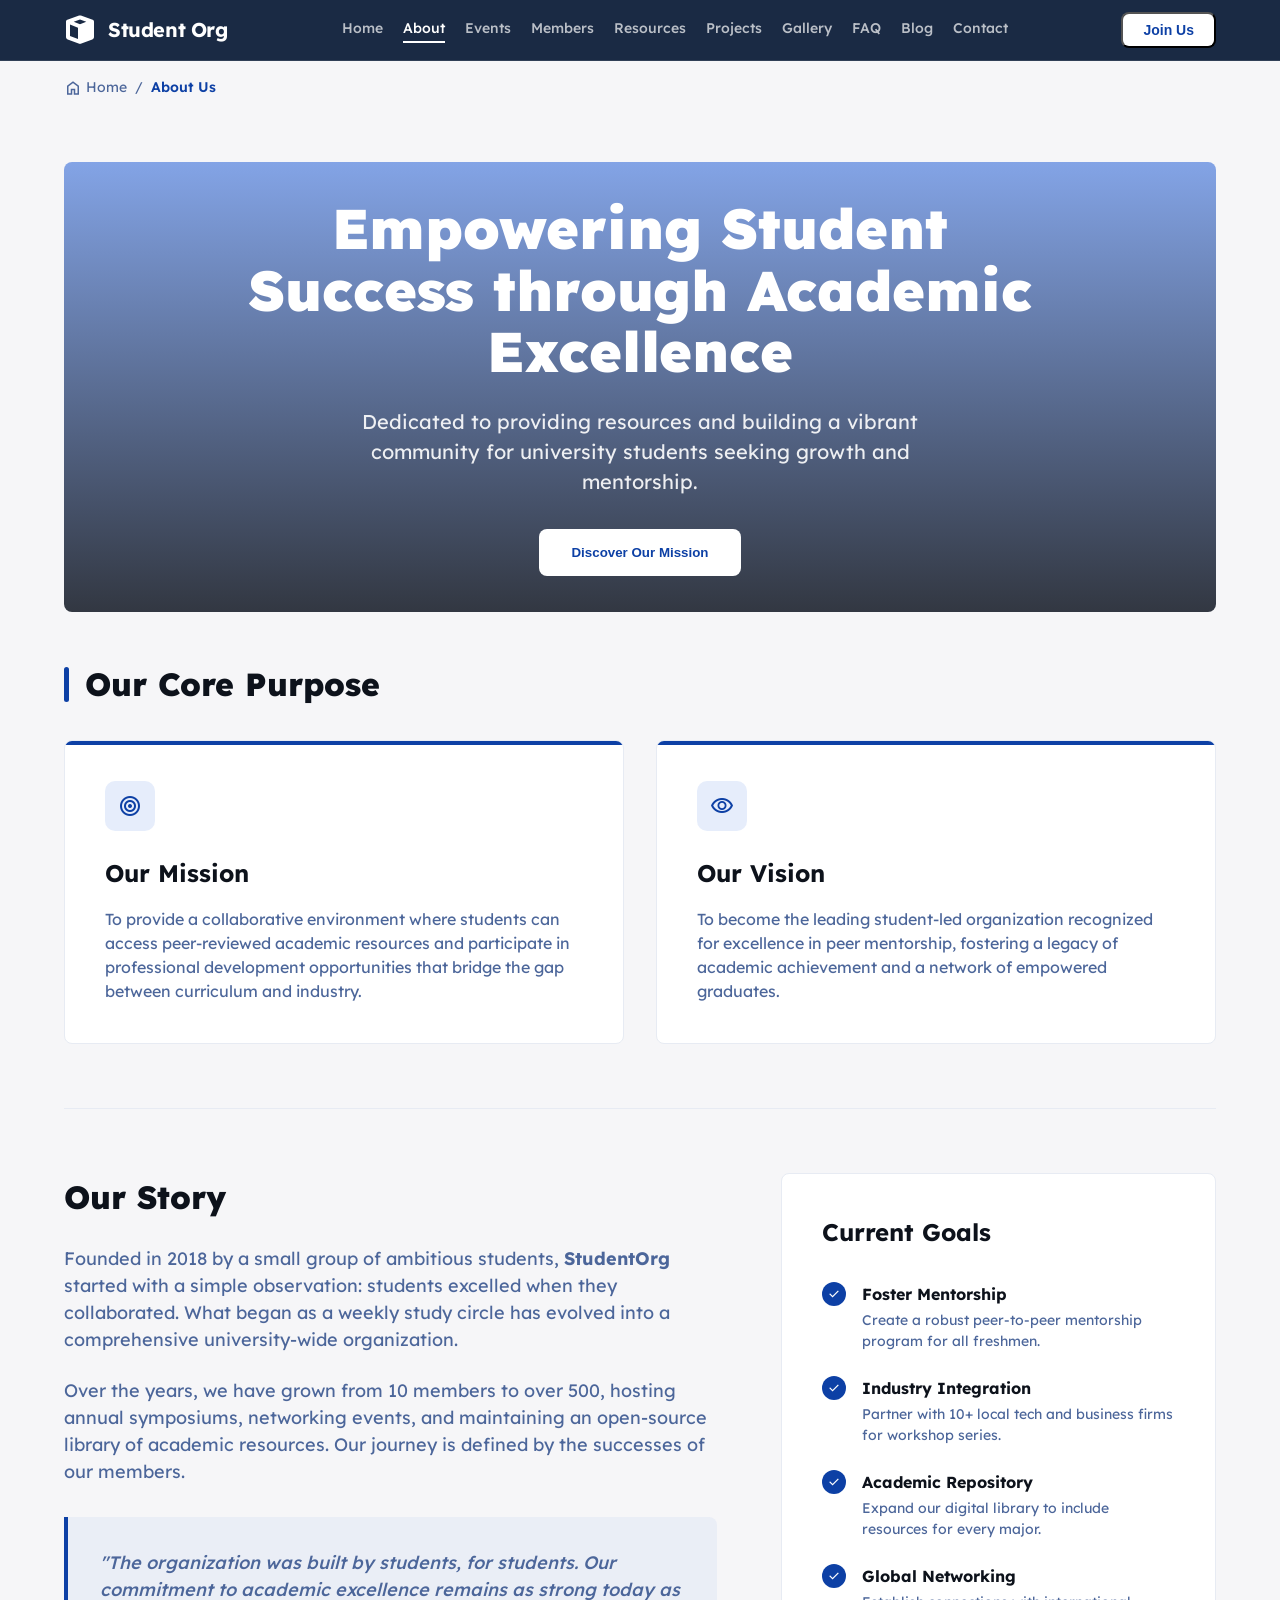
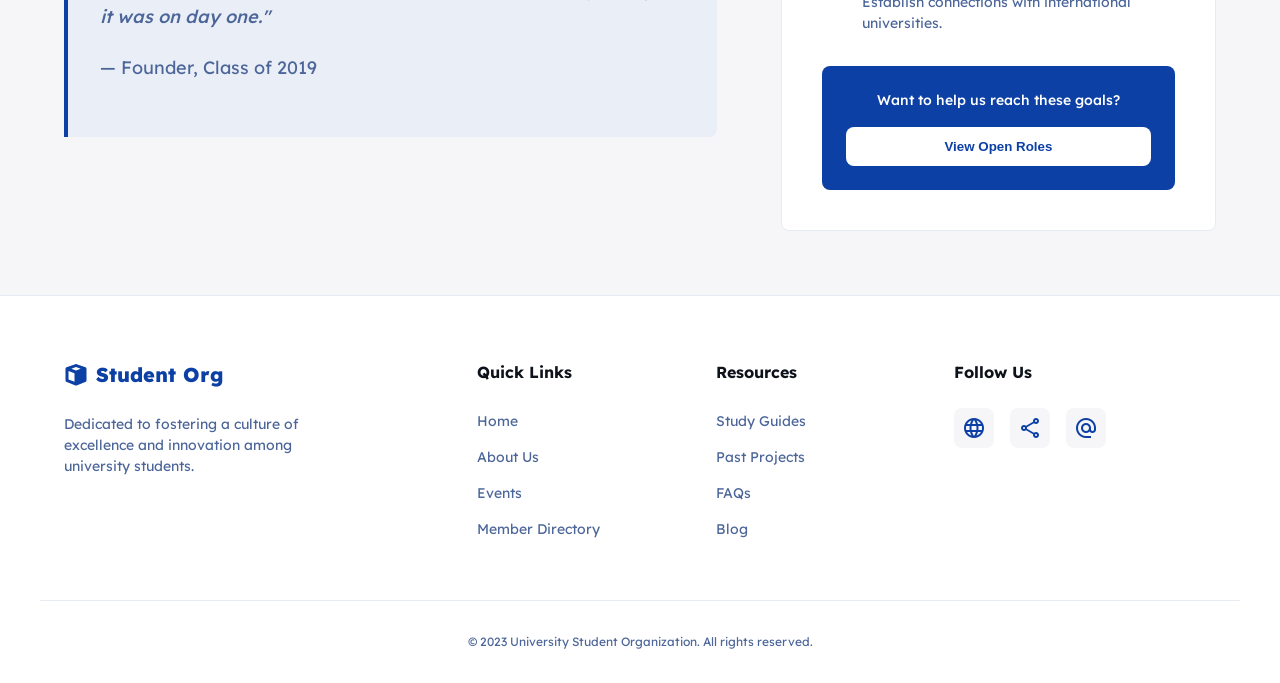
==== aboutus/index.html @ cd2c77f3 "first commit" ====
<!doctype html>
<html lang="en">
  <head>
    <meta charset="utf-8" />
    <meta content="width=device-width, initial-scale=1.0" name="viewport" />
    <title>About Our Organization | StudentOrg</title>
    <link
      href="https://fonts.googleapis.com/css2?family=Lexend:wght@300;400;500;600;700&amp;display=swap"
      rel="stylesheet"
    />
    <link
      href="https://fonts.googleapis.com/css2?family=Material+Symbols+Outlined:wght,FILL@100..700,0..1&amp;display=swap"
      rel="stylesheet"
    />
    <link rel="stylesheet" href="style.css" />
  </head>
  <body>
    <header class="header">
      <div class="container nav-container">
        <div class="logo-area">
          <svg
            class="logo-svg"
            viewBox="0 0 48 48"
            xmlns="http://www.w3.org/2000/svg"
          >
            <path
              clip-rule="evenodd"
              d="M24 18.4228L42 11.475V34.3663C42 34.7796 41.7457 35.1504 41.3601 35.2992L24 42V18.4228Z"
              fill-rule="evenodd"
            ></path>
            <path
              clip-rule="evenodd"
              d="M24 8.18819L33.4123 11.574L24 15.2071L14.5877 11.574L24 8.18819ZM9 15.8487L21 20.4805V37.6263L9 32.9945V15.8487ZM27 37.6263V20.4805L39 15.8487V32.9945L27 37.6263ZM25.354 2.29885C24.4788 1.98402 23.5212 1.98402 22.646 2.29885L4.98454 8.65208C3.7939 9.08038 3 10.2097 3 11.475V34.3663C3 36.0196 4.01719 37.5026 5.55962 38.098L22.9197 44.7987C23.6149 45.0671 24.3851 45.0671 25.0803 44.7987L42.4404 38.098C43.9828 37.5026 45 36.0196 45 34.3663V11.475C45 10.2097 44.2061 9.08038 43.0155 8.65208L25.354 2.29885Z"
              fill-rule="evenodd"
            ></path>
          </svg>
          <a class="logo-text" href="../index.html">Student Org</a>
        </div>
        <nav class="nav-links">
          <a class="nav-link" href="../index.html">Home</a>
          <a class="nav-link active" href="../aboutus">About</a>
          <a class="nav-link" href="">Events</a>
          <a class="nav-link" href="../becomemember">Members</a>
          <a class="nav-link" href="../committee">Resources</a>
          <a class="nav-link" href="../projects/">Projects</a>
          <a class="nav-link" href="../gallery">Gallery</a>
          <a class="nav-link" href="../faq">FAQ</a>
          <a class="nav-link" href="../new&announcement/">Blog</a>
          <a class="nav-link" href="../contactus">Contact</a>
        </nav>
        <div class="nav-actions">
          <button class="btn-join">Join Us</button>
          <button
            class="menu-toggle"
            style="background: none; color: white; display: none"
          >
            <span class="material-symbols-outlined">menu</span>
          </button>
        </div>
      </div>
    </header>
    <main class="container">
      <div class="breadcrumbs">
        <div class="breadcrumb-item">
          <span class="material-symbols-outlined" style="font-size: 18px"
            >home</span
          >
          <a href="#">Home</a>
        </div>
        <span>/</span>
        <div class="breadcrumb-item active">About Us</div>
      </div>
      <section class="hero">
        <div class="hero-banner">
          <h1 class="hero-title">
            Empowering Student Success through Academic Excellence
          </h1>
          <p class="hero-subtitle">
            Dedicated to providing resources and building a vibrant community
            for university students seeking growth and mentorship.
          </p>
          <button class="hero-btn">Discover Our Mission</button>
        </div>
      </section>
      <section class="mission-vision">
        <div class="section-header">
          <span class="accent-bar"></span>
          <h2 class="section-title">Our Core Purpose</h2>
        </div>
        <div class="cards-grid">
          <div class="info-card">
            <div class="card-icon">
              <span class="material-symbols-outlined">target</span>
            </div>
            <h3 class="card-title">Our Mission</h3>
            <p class="card-text">
              To provide a collaborative environment where students can access
              peer-reviewed academic resources and participate in professional
              development opportunities that bridge the gap between curriculum
              and industry.
            </p>
          </div>
          <div class="info-card">
            <div class="card-icon">
              <span class="material-symbols-outlined">visibility</span>
            </div>
            <h3 class="card-title">Our Vision</h3>
            <p class="card-text">
              To become the leading student-led organization recognized for
              excellence in peer mentorship, fostering a legacy of academic
              achievement and a network of empowered graduates.
            </p>
          </div>
        </div>
      </section>
      <section class="content-split">
        <div class="history-content">
          <h2>Our Story</h2>
          <p>
            Founded in 2018 by a small group of ambitious students,
            <strong>StudentOrg</strong> started with a simple observation:
            students excelled when they collaborated. What began as a weekly
            study circle has evolved into a comprehensive university-wide
            organization.
          </p>
          <p>
            Over the years, we have grown from 10 members to over 500, hosting
            annual symposiums, networking events, and maintaining an open-source
            library of academic resources. Our journey is defined by the
            successes of our members.
          </p>
          <div class="quote-box">
            <p class="quote-text">
              "The organization was built by students, for students. Our
              commitment to academic excellence remains as strong today as it
              was on day one."
            </p>
            <p class="quote-author">— Founder, Class of 2019</p>
          </div>
        </div>
        <aside class="goals-sidebar">
          <h2>Current Goals</h2>
          <div class="goal-list">
            <div class="goal-item">
              <div class="goal-check">
                <span class="material-symbols-outlined" style="font-size: 14px"
                  >check</span
                >
              </div>
              <div class="goal-info">
                <h4>Foster Mentorship</h4>
                <p>
                  Create a robust peer-to-peer mentorship program for all
                  freshmen.
                </p>
              </div>
            </div>
            <div class="goal-item">
              <div class="goal-check">
                <span class="material-symbols-outlined" style="font-size: 14px"
                  >check</span
                >
              </div>
              <div class="goal-info">
                <h4>Industry Integration</h4>
                <p>
                  Partner with 10+ local tech and business firms for workshop
                  series.
                </p>
              </div>
            </div>
            <div class="goal-item">
              <div class="goal-check">
                <span class="material-symbols-outlined" style="font-size: 14px"
                  >check</span
                >
              </div>
              <div class="goal-info">
                <h4>Academic Repository</h4>
                <p>
                  Expand our digital library to include resources for every
                  major.
                </p>
              </div>
            </div>
            <div class="goal-item">
              <div class="goal-check">
                <span class="material-symbols-outlined" style="font-size: 14px"
                  >check</span
                >
              </div>
              <div class="goal-info">
                <h4>Global Networking</h4>
                <p>Establish connections with international universities.</p>
              </div>
            </div>
          </div>
          <div class="cta-box">
            <p>Want to help us reach these goals?</p>
            <button class="cta-white-btn">View Open Roles</button>
          </div>
        </aside>
      </section>
    </main>
    <footer class="footer">
      <div class="container footer-grid">
        <div>
          <div class="footer-logo">
            <svg
              fill="currentColor"
              style="width: 24px; height: 24px"
              viewBox="0 0 48 48"
            >
              <path
                clip-rule="evenodd"
                d="M24 18.4228L42 11.475V34.3663C42 34.7796 41.7457 35.1504 41.3601 35.2992L24 42V18.4228Z"
                fill-rule="evenodd"
              ></path>
              <path
                clip-rule="evenodd"
                d="M24 8.18819L33.4123 11.574L24 15.2071L14.5877 11.574L24 8.18819ZM9 15.8487L21 20.4805V37.6263L9 32.9945V15.8487ZM27 37.6263V20.4805L39 15.8487V32.9945L27 37.6263ZM25.354 2.29885C24.4788 1.98402 23.5212 1.98402 22.646 2.29885L4.98454 8.65208C3.7939 9.08038 3 10.2097 3 11.475V34.3663C3 36.0196 4.01719 37.5026 5.55962 38.098L22.9197 44.7987C23.6149 45.0671 24.3851 45.0671 25.0803 44.7987L42.4404 38.098C43.9828 37.5026 45 36.0196 45 34.3663V11.475C45 10.2097 44.2061 9.08038 43.0155 8.65208L25.354 2.29885Z"
                fill-rule="evenodd"
              ></path>
            </svg>
            Student Org
          </div>
          <p class="footer-tagline">
            Dedicated to fostering a culture of excellence and innovation among
            university students.
          </p>
        </div>
        <div>
          <h4 class="footer-heading">Quick Links</h4>
          <ul class="footer-list">
            <li class="footer-item">
              <a class="footer-link" href="#">Home</a>
            </li>
            <li class="footer-item">
              <a class="footer-link" href="#">About Us</a>
            </li>
            <li class="footer-item">
              <a class="footer-link" href="#">Events</a>
            </li>
            <li class="footer-item">
              <a class="footer-link" href="#">Member Directory</a>
            </li>
          </ul>
        </div>
        <div>
          <h4 class="footer-heading">Resources</h4>
          <ul class="footer-list">
            <li class="footer-item">
              <a class="footer-link" href="#">Study Guides</a>
            </li>
            <li class="footer-item">
              <a class="footer-link" href="#">Past Projects</a>
            </li>
            <li class="footer-item">
              <a class="footer-link" href="faq/">FAQs</a>
            </li>
            <li class="footer-item">
              <a class="footer-link" href="#">Blog</a>
            </li>
          </ul>
        </div>
        <div>
          <h4 class="footer-heading">Follow Us</h4>
          <div class="social-icons">
            <a class="social-btn" href="#"
              ><span class="material-symbols-outlined">language</span></a
            >
            <a class="social-btn" href="#"
              ><span class="material-symbols-outlined">share</span></a
            >
            <a class="social-btn" href="#"
              ><span class="material-symbols-outlined">alternate_email</span></a
            >
          </div>
        </div>
      </div>
      <div class="container copyright">
        © 2023 University Student Organization. All rights reserved.
      </div>
    </footer>
  </body>
</html>
---- aboutus/style.css ----
:root {
     --primary: #0d40a5;
     --primary-dark: #0a3282;
     --navy-blue: #1a2a44;
     --background-light: #f6f6f8;
     --text-main: #0d121b;
     --text-muted: #4c669a;
     --white: #ffffff;
     --border-color: #e7ebf3;
     --border-dark: #cfd7e7;
     --max-width: 1200px;
     --transition: all 0.3s ease;
     --shadow-sm: 0 1px 3px rgba(0, 0, 0, 0.1);
     --shadow-md: 0 4px 6px -1px rgba(0, 0, 0, 0.1);
     --shadow-lg: 0 10px 15px -3px rgba(0, 0, 0, 0.1);
     --border-radius: 0.5rem;
 }
        * {
            margin: 0;
            padding: 0;
            box-sizing: border-box;
        }
         body {
     font-family: "Lexend", sans-serif;
     background-color: var(--background-light);
     color: var(--text-main);
     line-height: 1.5;
 }
        a {
            text-decoration: none;
            color: inherit;
            transition: color 0.2s ease;
        }
        
        ul {
            list-style: none;
        }
        .container {
            max-width: var(--max-width);
            margin: 0 auto;
            padding: 0 1.5rem;
        }
        
       
        .logo-group {
            display: flex;
            align-items: center;
            gap: 0.75rem;
            color: var(--primary);
        }
        .logo-icon {
            width: 32px;
            height: 32px;
        }
        .logo-text {
            font-size: 1.25rem;
            font-weight: 700;
            letter-spacing: -0.02em;

        }
        .main-nav {
            display: flex;
            align-items: center;
            gap: 2rem;
        }
        .nav-link {
            font-size: 0.875rem;
            font-weight: 500;
            color: var(--text-muted);
        }
        .nav-link:hover {
            color: var(--primary);
        }
        .nav-link.active {
            color: var(--primary);
            border-bottom: 2px solid var(--primary);
            padding-bottom: 0.25rem;
        }
        .join-button {
            background-color: var(--primary);
            color: var(--white);
            padding: 0.625rem 1.5rem;
            border-radius: var(--border-radius);
            font-weight: 700;
            font-size: 0.875rem;
            border: none;
            cursor: pointer;
            box-shadow: 0 4px 14px 0 rgba(17, 82, 212, 0.2);
            transition: background-color 0.2s;
        }
        .join-button:hover {
            background-color: var(--primary-hover);
        }.hero {
            margin: 3rem 0;
        }
        .hero-banner {
            position: relative;
            background: linear-gradient(rgba(17, 82, 212, 0.5), rgba(16, 22, 34, 0.85)), url('https://lh3.googleusercontent.com/aida-public/[base64]');
            background-size: cover;
            background-position: center;
            border-radius: var(--border-radius);
            min-height: 450px;
            display: flex;
            flex-direction: column;
            align-items: center;
            justify-content: center;
            text-align: center;
            padding: 2rem;
            color: var(--white);
        }
        .hero-title {
            font-size: 3.5rem;
            font-weight: 900;
            max-width: 800px;
            margin-bottom: 1.5rem;
            line-height: 1.1;
        }
        .hero-subtitle {
            font-size: 1.25rem;
            max-width: 600px;
            margin-bottom: 2rem;
            opacity: 0.9;
        }
        .hero-btn {
            background-color: var(--white);
            color: var(--primary);
            padding: 1rem 2rem;
            border-radius: var(--border-radius);
            font-weight: 700;
            border: none;
            cursor: pointer;
            transition: transform 0.2s;
        }
        .hero-btn:hover {
            transform: translateY(-2px);
        }.breadcrumbs {
            display: flex;
            gap: 0.5rem;
            padding: 1rem 0;
            font-size: 0.875rem;
            color: var(--text-muted);
            align-items: center;
        }
        .breadcrumb-item {
            display: flex;
            align-items: center;
            gap: 0.25rem;
        }
        .breadcrumb-item.active {
            color: var(--primary);
            font-weight: 600;
        }.section-header {
            display: flex;
            align-items: center;
            gap: 1rem;
            margin-bottom: 2rem;
        }
        .accent-bar {
            width: 5px;
            height: 35px;
            background-color: var(--primary);
            border-radius: 10px;
        }
        .section-title {
            font-size: 2rem;
            font-weight: 800;
        }
        .cards-grid {
            display: grid;
            grid-template-columns: repeat(auto-fit, minmax(300px, 1fr));
            gap: 2rem;
            margin-bottom: 4rem;
        }
        .info-card {
            background-color: var(--white);
            padding: 2.5rem;
            border-radius: var(--border-radius);
            border: 1px solid var(--border-color);
            position: relative;
            overflow: hidden;
            transition: box-shadow 0.3s ease;
        }
        .info-card:hover {
            box-shadow: var(--card-shadow);
        }
        .info-card::before {
            content: '';
            position: absolute;
            top: 0;
            left: 0;
            width: 100%;
            height: 4px;
            background-color: var(--primary);
        }
        .card-icon {
            width: 50px;
            height: 50px;
            background-color: rgba(17, 82, 212, 0.1);
            color: var(--primary);
            border-radius: 10px;
            display: flex;
            align-items: center;
            justify-content: center;
            margin-bottom: 1.5rem;
        }
        .card-title {
            font-size: 1.5rem;
            margin-bottom: 1rem;
            font-weight: 700;
        }
        .card-text {
            color: var(--text-muted);
            font-size: 1rem;
        }.content-split {
            display: grid;
            grid-template-columns: 1.5fr 1fr;
            gap: 4rem;
            padding: 4rem 0;
            border-top: 1px solid var(--border-color);
        }
        .history-content h2 {
            font-size: 2rem;
            margin-bottom: 1.5rem;
            font-weight: 800;
        }
        .history-content p {
            margin-bottom: 1.5rem;
            font-size: 1.125rem;
            color: var(--text-muted);
        }
        .quote-box {
            background-color: rgba(17, 82, 212, 0.05);
            border-left: 4px solid var(--primary);
            padding: 2rem;
            border-radius: 0 var(--border-radius) var(--border-radius) 0;
            margin-top: 2rem;
        }
        .quote-text {
            font-style: italic;
            font-weight: 500;
            color: var(--text-white);
            margin-bottom: 0.5rem;
        }
        .quote-author {
            font-size: 0.875rem;
            color: var(--text-muted);
        }
        .goals-sidebar {
            background-color: var(--white);
            padding: 2.5rem;
            border-radius: var(--border-radius);
            border: 1px solid var(--border-color);
            height: fit-content;
        }
        .goals-sidebar h2 {
            font-size: 1.5rem;
            margin-bottom: 2rem;
        }
        .goal-list {
            display: flex;
            flex-direction: column;
            gap: 1.5rem;
        }
        .goal-item {
            display: flex;
            gap: 1rem;
        }
        .goal-check {
            width: 24px;
            height: 24px;
            background-color: var(--primary);
            color: var(--white);
            border-radius: 50%;
            display: flex;
            align-items: center;
            justify-content: center;
            flex-shrink: 0;
            font-size: 14px;
        }
        .goal-info h4 {
            font-weight: 700;
            margin-bottom: 0.25rem;
        }
        .goal-info p {
            font-size: 0.875rem;
            color: var(--text-muted);
        }
        .cta-box {
            margin-top: 2rem;
            padding: 1.5rem;
            background-color: var(--primary);
            border-radius: var(--border-radius);
            text-align: center;
            color: var(--white);
        }
        .cta-box p {
            font-size: 0.875rem;
            margin-bottom: 1rem;
            font-weight: 500;
        }
        .cta-white-btn {
            width: 100%;
            padding: 0.75rem;
            background-color: var(--white);
            color: var(--primary);
            border: none;
            border-radius: 0.5rem;
            font-weight: 700;
            cursor: pointer;
        }.site-footer {
            background-color: var(--white);
            border-top: 1px solid var(--border-color);
            padding: 4rem 0;
            margin-top: 4rem;
        }
        .footer-content {
            display: flex;
            justify-content: space-between;
            align-items: center;
        }
        .footer-brand {
            display: flex;
            flex-direction: column;
            gap: 0.5rem;
        }
        .footer-socials {
            display: flex;
            gap: 1.5rem;
        }
        .social-link {
            color: var(--text-muted);
            font-size: 1.5rem;
        }
        .social-link:hover {
            color: var(--primary);
        }
        .footer-info {
            font-size: 0.875rem;
            color: var(--text-muted);
        }.material-symbols-outlined {
            font-variation-settings: 'FILL' 0, 'wght' 400, 'GRAD' 0, 'opsz' 24;
        }@media (max-width: 992px) {
            .content-split {
                grid-template-columns: 1fr;
            }
            .hero-title {
                font-size: 2.5rem;
            }
        }
        @media (max-width: 768px) {
            .main-nav {
                display: none;
            }
            .footer-content {
                flex-direction: column;
                gap: 2rem;
                text-align: center;
            }
        }

        /* navbar style */
        .header {
            position: sticky;
            top: 0;
            z-index: 100;
            background-color: var(--navy-blue);
            color: var(--white);
            border-bottom: 1px solid rgba(255,255,255,0.1);
            padding: 0.75rem 0;
        }
        .nav-container {
            display: flex;
            align-items: center;
            justify-content: space-between;
            gap: 1.5rem;
        }
        .logo-area {
            display: flex;
            align-items: center;
            gap: 0.75rem;
        }
        .logo-svg {
            width: 32px;
            height: 32px;
            fill: var(--white);
        }
        .nav-links {
            display: flex;
            gap: 1.25rem;
            overflow-x: auto;
        }
        .nav-link {
            font-size: 0.875rem;
            font-weight: 500;
            color: rgba(255,255,255,0.7);
            transition: var(--transition);
            white-space: nowrap;
        }
        .nav-link:hover, .nav-link.active {
            color: var(--white);
        }
        .nav-link.active {
            border-bottom: 2px solid var(--white);
            padding-bottom: 2px;
        }
        .nav-actions {
            display: flex;
            align-items: center;
            gap: 1rem;
        }

        .btn-join {
     background-color: var(--white);
     color: var(--primary);
     padding: 0.5rem 1.25rem;
     border-radius: var(--border-radius);
     font-weight: 700;
     font-size: 0.875rem;
     transition: var(--transition);
 }
        .btn-join:hover {
            background-color: #f0f0f0;
            transform: translateY(-1px);
        }

        .footer {
     background: var(--white);
     border-top: 1px solid var(--border-color);
     padding: 4rem 0 2rem;
 }

 .footer-grid {
     display: grid;
     grid-template-columns: 2fr 1fr 1fr 1.5fr;
     gap: 4rem;
     margin-bottom: 3rem;
 }

 .footer-logo {
     color: var(--primary);
     display: flex;
     align-items: center;
     gap: 0.5rem;
     margin-bottom: 1.5rem;
     font-weight: 800;
     font-size: 1.25rem;
 }

 .footer-tagline {
     color: var(--text-muted);
     font-size: 0.875rem;
     max-width: 250px;
 }

 .footer-heading {
     font-weight: 700;
     margin-bottom: 1.5rem;
     font-size: 1rem;
 }

 .footer-list {
     list-style: none;
 }

 .footer-item {
     margin-bottom: 0.75rem;
 }

 .footer-link {
     font-size: 0.875rem;
     color: var(--text-muted);
     transition: var(--transition);
 }

 .footer-link:hover {
     color: var(--primary);
 }

 .social-icons {
     display: flex;
     gap: 1rem;
 }

 .social-btn {
     width: 40px;
     height: 40px;
     display: flex;
     align-items: center;
     justify-content: center;
     background: var(--background-light);
     color: var(--primary);
     border-radius: 0.5rem;
     transition: var(--transition);
 }

 .social-btn:hover {
     background: var(--primary);
     color: var(--white);
 }

 .copyright {
     padding-top: 2rem;
     border-top: 1px solid var(--border-color);
     text-align: center;
     color: var(--text-muted);
     font-size: 0.75rem;
 }
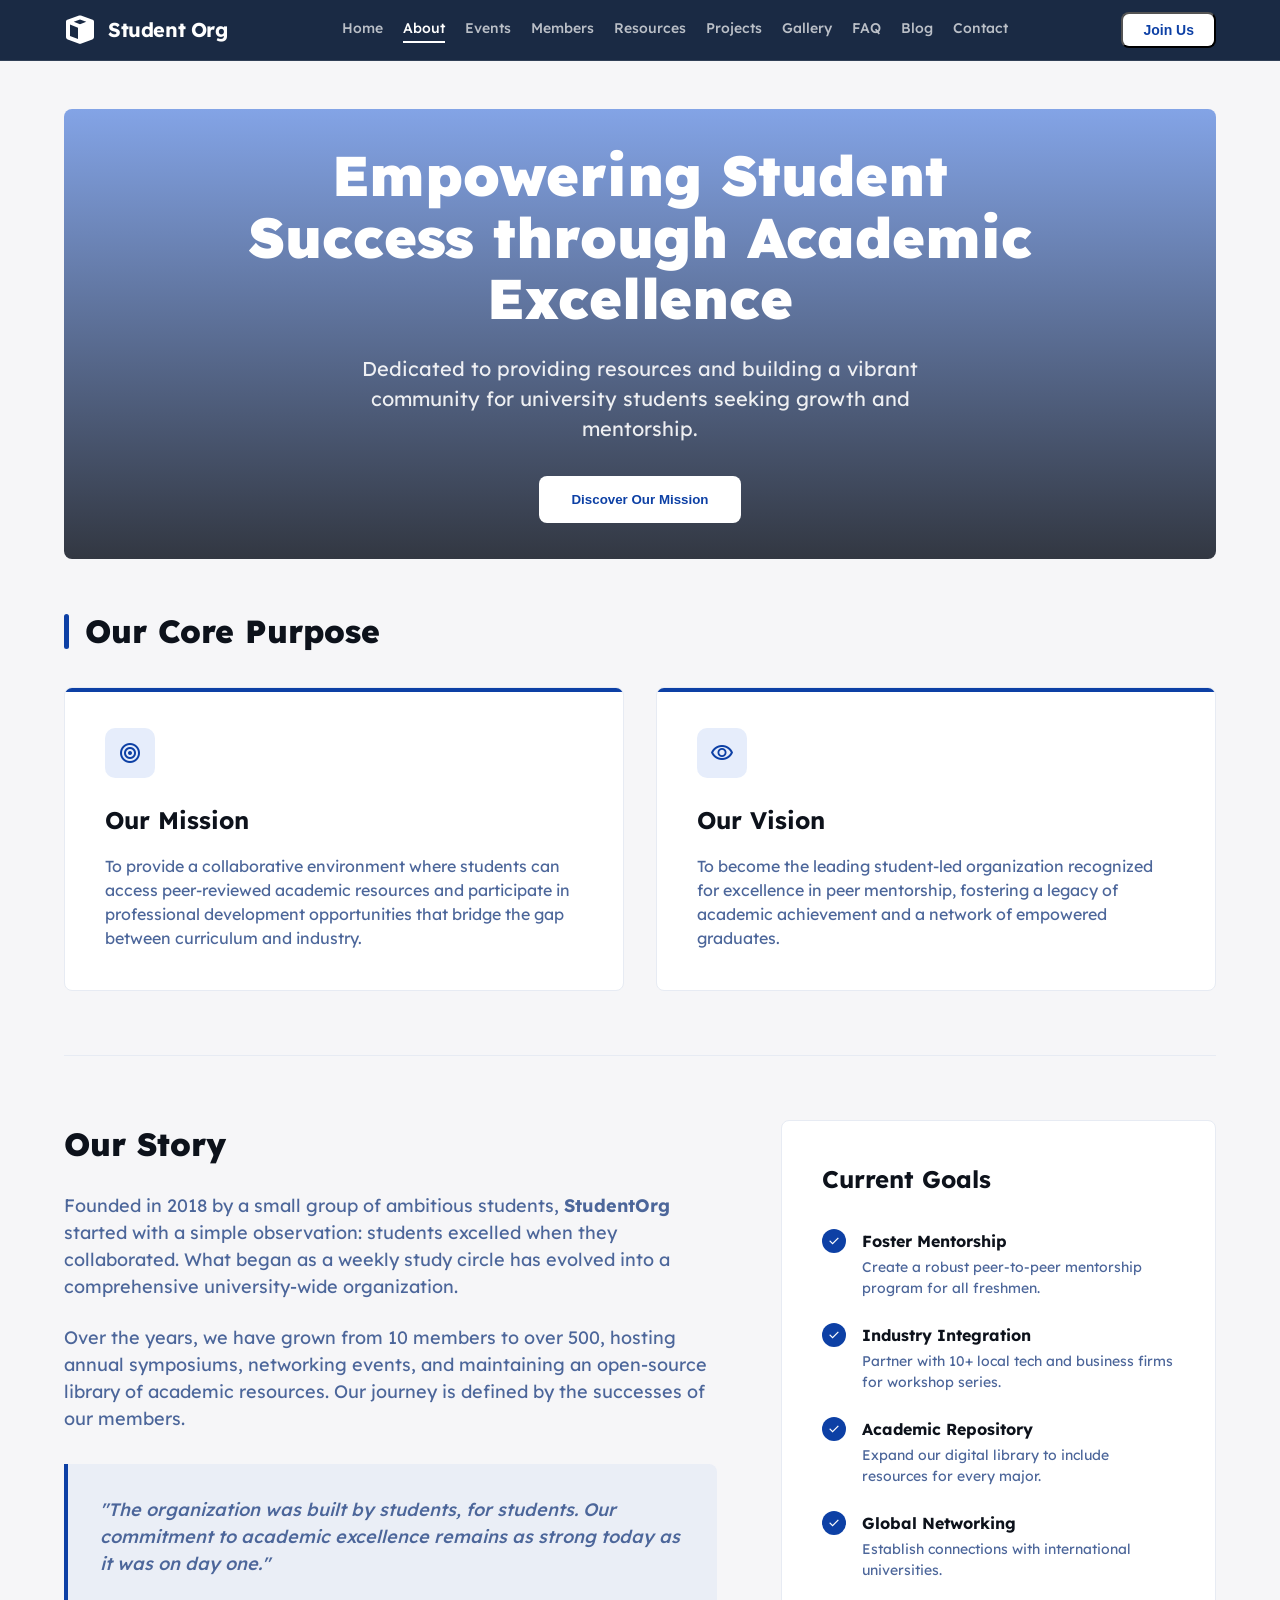
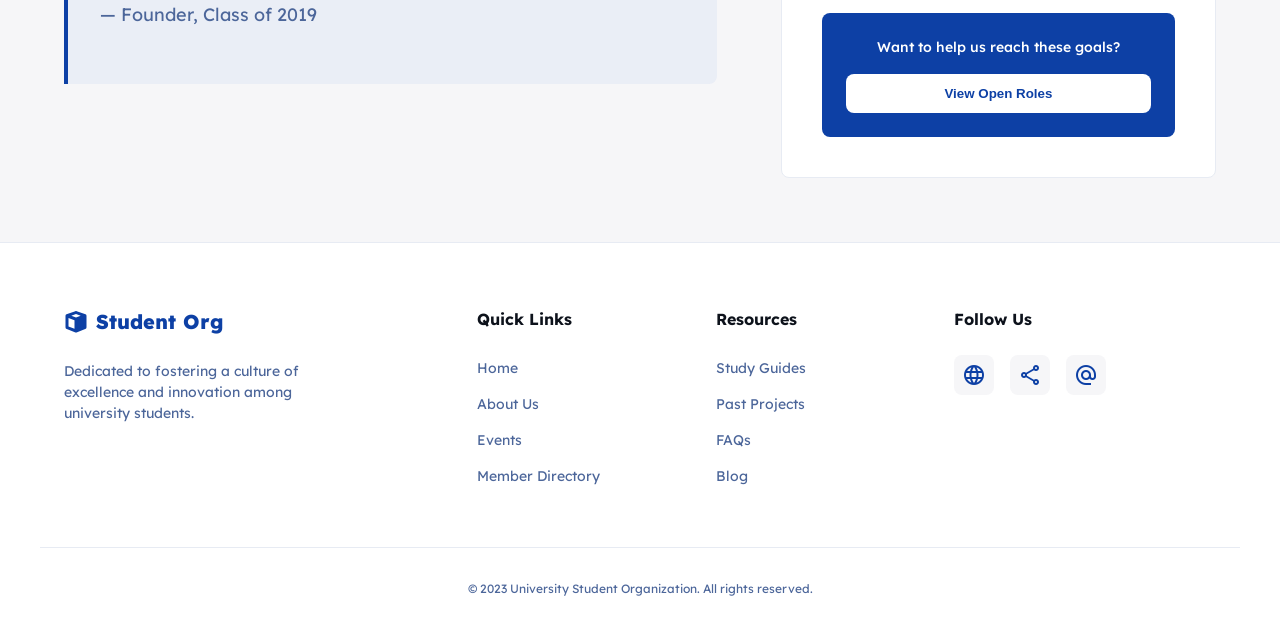
==== commit 69d2316d: "minor design fixes" ====
--- a/aboutus/index.html
+++ b/aboutus/index.html
@@ -39,9 +39,9 @@
         <nav class="nav-links">
           <a class="nav-link" href="../index.html">Home</a>
           <a class="nav-link active" href="../aboutus">About</a>
-          <a class="nav-link" href="">Events</a>
-          <a class="nav-link" href="../becomemember">Members</a>
-          <a class="nav-link" href="../committee">Resources</a>
+          <a class="nav-link" href="../eventscalendar">Events</a>
+          <a class="nav-link" href="../committee/">Members</a>
+          <a class="nav-link" href="../academicRepository/">Resources</a>
           <a class="nav-link" href="../projects/">Projects</a>
           <a class="nav-link" href="../gallery">Gallery</a>
           <a class="nav-link" href="../faq">FAQ</a>
@@ -60,16 +60,6 @@
       </div>
     </header>
     <main class="container">
-      <div class="breadcrumbs">
-        <div class="breadcrumb-item">
-          <span class="material-symbols-outlined" style="font-size: 18px"
-            >home</span
-          >
-          <a href="#">Home</a>
-        </div>
-        <span>/</span>
-        <div class="breadcrumb-item active">About Us</div>
-      </div>
       <section class="hero">
         <div class="hero-banner">
           <h1 class="hero-title">
@@ -202,6 +192,7 @@
         </aside>
       </section>
     </main>
+    <!-- Footer Section -->
     <footer class="footer">
       <div class="container footer-grid">
         <div>
@@ -233,16 +224,16 @@
           <h4 class="footer-heading">Quick Links</h4>
           <ul class="footer-list">
             <li class="footer-item">
-              <a class="footer-link" href="#">Home</a>
-            </li>
-            <li class="footer-item">
-              <a class="footer-link" href="#">About Us</a>
-            </li>
-            <li class="footer-item">
-              <a class="footer-link" href="#">Events</a>
-            </li>
-            <li class="footer-item">
-              <a class="footer-link" href="#">Member Directory</a>
+              <a class="footer-link" href="./index.html">Home</a>
+            </li>
+            <li class="footer-item">
+              <a class="footer-link" href="./aboutus">About Us</a>
+            </li>
+            <li class="footer-item">
+              <a class="footer-link" href="./eventscalendar/">Events</a>
+            </li>
+            <li class="footer-item">
+              <a class="footer-link" href="./committee/">Member Directory</a>
             </li>
           </ul>
         </div>
@@ -250,13 +241,15 @@
           <h4 class="footer-heading">Resources</h4>
           <ul class="footer-list">
             <li class="footer-item">
-              <a class="footer-link" href="#">Study Guides</a>
-            </li>
-            <li class="footer-item">
-              <a class="footer-link" href="#">Past Projects</a>
-            </li>
-            <li class="footer-item">
-              <a class="footer-link" href="faq/">FAQs</a>
+              <a class="footer-link" href="./academicRepository"
+                >Study Guides</a
+              >
+            </li>
+            <li class="footer-item">
+              <a class="footer-link" href="./projects">Past Projects</a>
+            </li>
+            <li class="footer-item">
+              <a class="footer-link" href="./faq">FAQs</a>
             </li>
             <li class="footer-item">
               <a class="footer-link" href="#">Blog</a>
